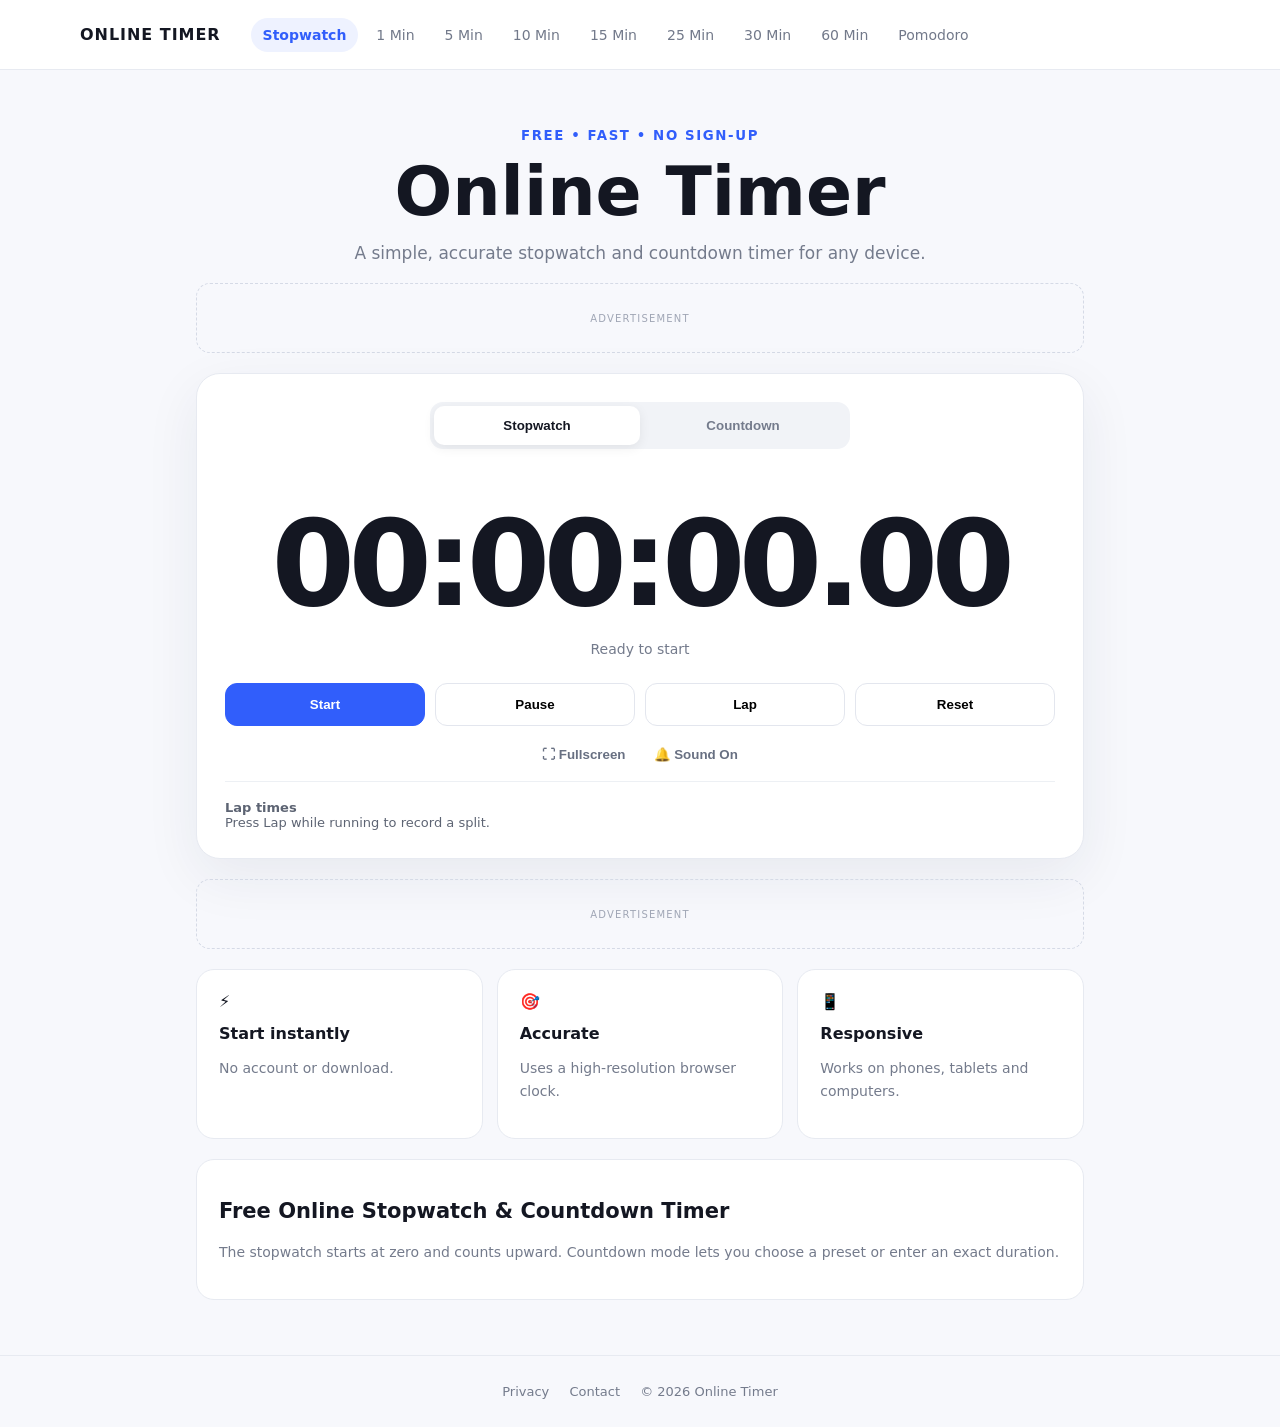
==== index.html @ db13fb1a "Add files via upload" ====
<!doctype html><html lang="en"><head><meta charset="utf-8"><meta name="viewport" content="width=device-width,initial-scale=1"><meta name="description" content="Free online stopwatch and countdown timer."><link rel="stylesheet" href="/style.css"><link rel="canonical" href="https://2b88a914-free-timer.tmdcks1404.workers.dev/"><title>Online Timer — Free Stopwatch & Countdown</title></head><body data-mode="stopwatch" data-seconds="0"><header><a class="brand" href="/">ONLINE TIMER</a><nav><a class="active" href="/">Stopwatch</a><a href="/1-minute-timer.html">1 Min</a><a href="/5-minute-timer.html">5 Min</a><a href="/10-minute-timer.html">10 Min</a><a href="/15-minute-timer.html">15 Min</a><a href="/25-minute-timer.html">25 Min</a><a href="/30-minute-timer.html">30 Min</a><a href="/60-minute-timer.html">60 Min</a><a href="/pomodoro-timer.html">Pomodoro</a></nav></header><main><section class="hero"><small>FREE • FAST • NO SIGN-UP</small><h1>Online Timer</h1><p>A simple, accurate stopwatch and countdown timer for any device.</p></section><div class="ad">ADVERTISEMENT</div><section class="card"><div class="tabs"><button id="swTab" class="active">Stopwatch</button><button id="cdTab">Countdown</button></div><div id="display">00:00:00.00</div><div id="status">Ready to start</div><div id="settings" class="hidden"><b>Quick presets</b><div class="presets"><button data-p="60">1 min</button><button data-p="180">3 min</button><button data-p="300">5 min</button><button data-p="600">10 min</button><button data-p="900">15 min</button><button data-p="1200">20 min</button><button data-p="1500">25 min</button><button data-p="1800">30 min</button><button data-p="2700">45 min</button><button data-p="3600">60 min</button></div><b>Custom time</b><div class="inputs"><input id="h" type="number" min="0" value="0"><span>:</span><input id="m" type="number" min="0" max="59" value="5"><span>:</span><input id="s" type="number" min="0" max="59" value="0"></div></div><div class="controls"><button id="start" class="primary">Start</button><button id="pause">Pause</button><button id="lap">Lap</button><button id="reset">Reset</button></div><div class="tools"><button id="full">⛶ Fullscreen</button><button id="sound">🔔 Sound On</button></div><div id="laps"><b>Lap times</b><div id="lapList">Press Lap while running to record a split.</div></div></section><div class="ad">ADVERTISEMENT</div><section class="info"><article>⚡<h2>Start instantly</h2><p>No account or download.</p></article><article>🎯<h2>Accurate</h2><p>Uses a high-resolution browser clock.</p></article><article>📱<h2>Responsive</h2><p>Works on phones, tablets and computers.</p></article></section><section class="copy"><h2>Free Online Stopwatch & Countdown Timer</h2><p>The stopwatch starts at zero and counts upward. Countdown mode lets you choose a preset or enter an exact duration.</p></section></main><footer><a href="/privacy.html">Privacy</a> <a href="/contact.html">Contact</a> © 2026 Online Timer</footer><script src="/app.js"></script></body></html>
---- style.css ----
*{box-sizing:border-box}body{margin:0;background:#f7f8fc;color:#141722;font-family:system-ui,-apple-system,Segoe UI,sans-serif}a{text-decoration:none;color:inherit}header{height:70px;background:#fff;border-bottom:1px solid #e7eaf1;display:flex;align-items:center;gap:30px;padding:0 max(16px,calc((100% - 1120px)/2));position:sticky;top:0;z-index:5}.brand{font-weight:900;letter-spacing:.06em;white-space:nowrap}nav{display:flex;gap:6px;overflow:auto}nav a{padding:9px 12px;border-radius:99px;color:#72798a;font-size:14px;white-space:nowrap}nav a.active,nav a:hover{background:#eef2ff;color:#315efb;font-weight:700}main{max-width:920px;margin:auto;padding:55px 16px}.hero{text-align:center}.hero small{color:#315efb;font-weight:800;letter-spacing:.12em}.hero h1{font-size:clamp(42px,8vw,68px);line-height:1;margin:14px 0}.hero p{color:#747b8c;font-size:17px}.ad{height:70px;border:1px dashed #d5dae6;border-radius:14px;display:flex;align-items:center;justify-content:center;color:#a0a6b5;font-size:10px;letter-spacing:.12em;margin:20px 0}.card{background:#fff;border:1px solid #e7eaf1;border-radius:24px;padding:28px;box-shadow:0 18px 55px #1a264812}.tabs{display:grid;grid-template-columns:1fr 1fr;background:#f1f3f7;padding:4px;border-radius:13px;max-width:420px;margin:auto}.tabs button{border:0;background:none;padding:12px;border-radius:10px;font-weight:800;color:#747b8c}.tabs button.active{background:#fff;color:#141722;box-shadow:0 3px 12px #00000012}.tabs button{cursor:pointer}#display{text-align:center;font-size:clamp(48px,12vw,120px);font-weight:800;letter-spacing:-.055em;font-variant-numeric:tabular-nums;margin:45px 0 8px;white-space:nowrap}#status{text-align:center;color:#747b8c;font-size:14px;margin-bottom:26px}.controls{display:grid;grid-template-columns:repeat(4,1fr);gap:10px}.controls button,.presets button{border:1px solid #e3e6ee;background:#fff;border-radius:12px;padding:13px;font-weight:750;cursor:pointer}.controls .primary{background:#315efb;color:#fff;border-color:#315efb}.tools{text-align:center;margin:18px}.tools button{border:0;background:none;color:#687082;margin:0 8px;cursor:pointer;font-weight:650}.presets{display:flex;gap:8px;flex-wrap:wrap;margin:10px 0 18px}.inputs{display:flex;align-items:center;gap:7px;margin-top:8px}.inputs input{width:100%;padding:12px;border:1px solid #e1e5ed;border-radius:10px;font-size:16px;font-weight:700}.hidden{display:none!important}#laps{border-top:1px solid #edf0f4;padding-top:18px;color:#5d6473;font-size:13px}.lap{display:grid;grid-template-columns:60px 1fr 1fr;padding:9px 0;border-bottom:1px solid #f0f1f4}.info{display:grid;grid-template-columns:repeat(3,1fr);gap:14px;margin:20px 0}.info article,.copy{background:#fff;border:1px solid #e7eaf1;border-radius:18px;padding:22px}.info h2{font-size:16px}.info p,.copy p{color:#747b8c;line-height:1.6;font-size:14px}.copy h2{font-size:21px}footer{text-align:center;border-top:1px solid #e7eaf1;padding:28px;color:#747b8c;font-size:13px}footer a{margin-right:16px}body.fs{background:#0d1020}body.fs header,body.fs .hero,body.fs .ad,body.fs .info,body.fs .copy,body.fs footer{display:none}body.fs main{max-width:none;padding:0;height:100vh;display:flex;align-items:center}.fs .card{width:100%;height:100vh;border:0;border-radius:0;display:flex;flex-direction:column;justify-content:center}.fs #display{font-size:clamp(70px,18vw,220px)}@media(max-width:700px){header{height:62px;padding:0 12px;gap:14px}.brand{font-size:14px}nav a{font-size:12px;padding:8px 9px}main{padding:35px 12px}.card{padding:18px 13px}.controls{grid-template-columns:1fr 1fr}.info{grid-template-columns:1fr}.ad{height:58px}#display{font-size:clamp(42px,14vw,82px)}}
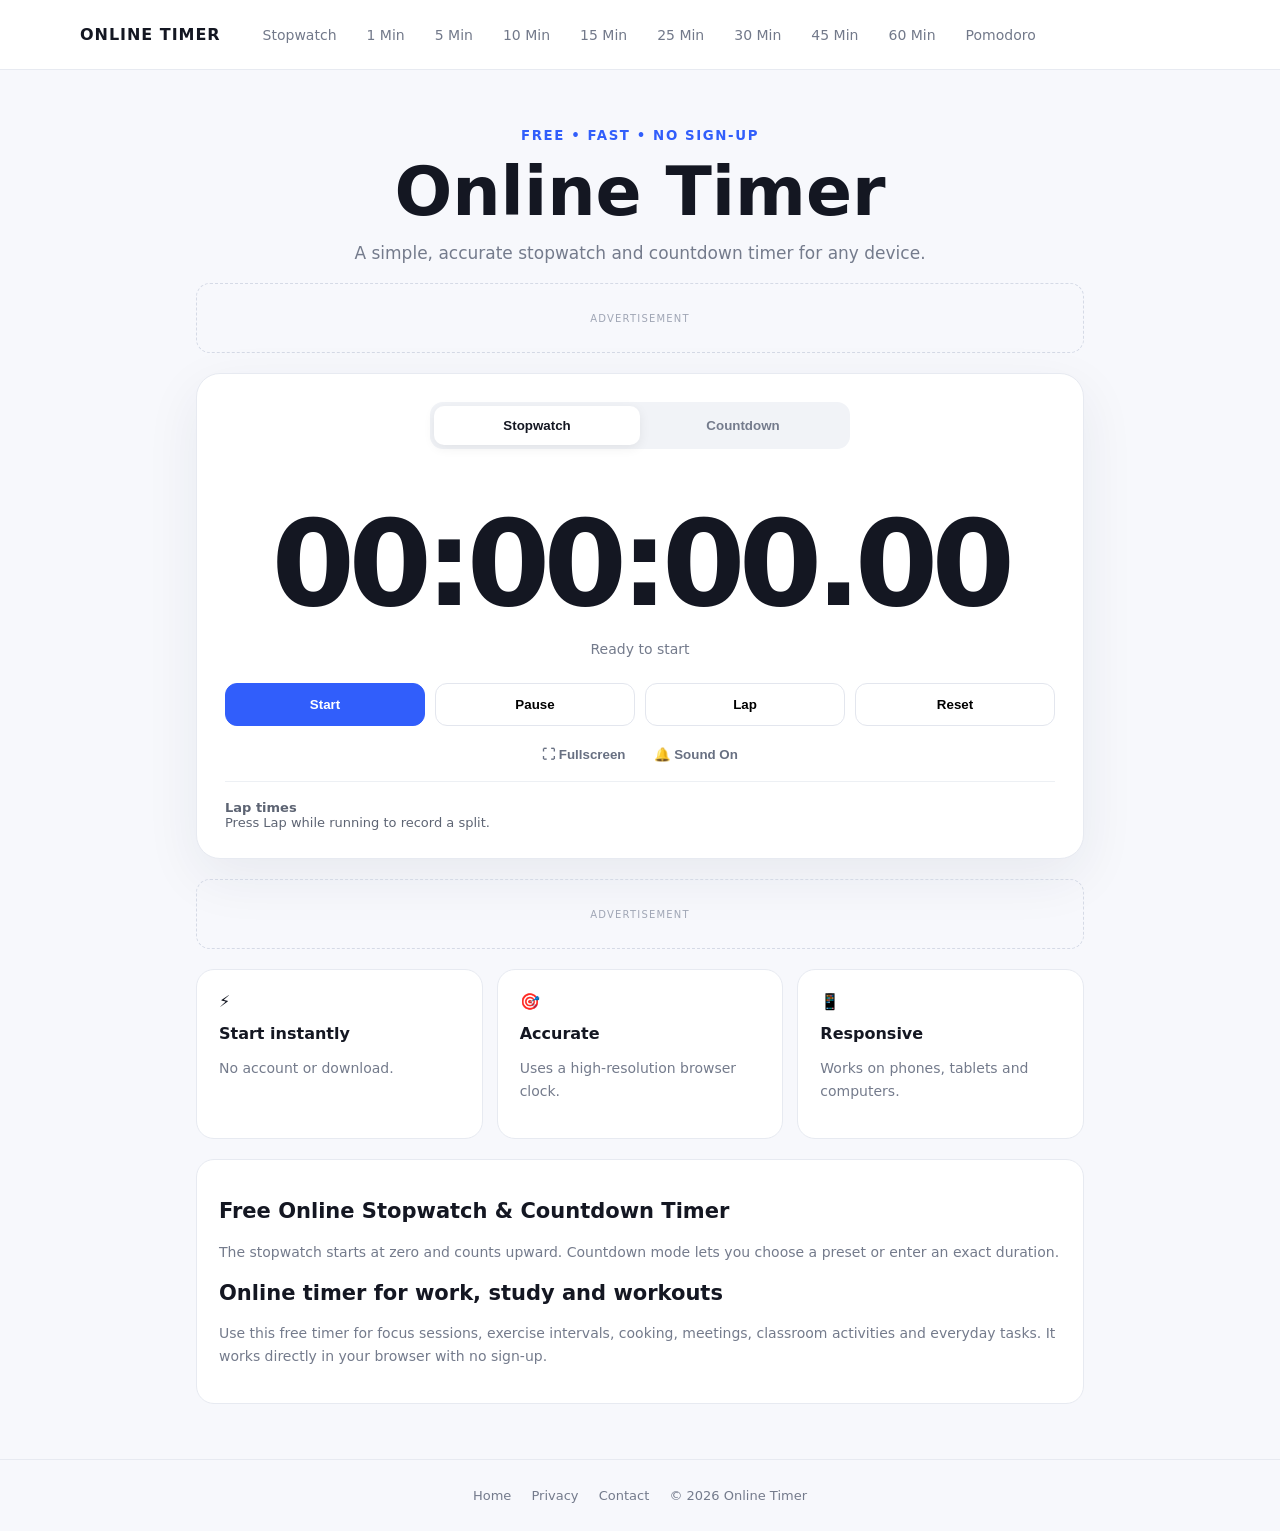
==== commit 9c552e3f: "Add files via upload" ====
--- a/index.html
+++ b/index.html
@@ -1 +1 @@
-<!doctype html><html lang="en"><head><meta charset="utf-8"><meta name="viewport" content="width=device-width,initial-scale=1"><meta name="description" content="Free online stopwatch and countdown timer."><link rel="stylesheet" href="/style.css"><link rel="canonical" href="https://2b88a914-free-timer.tmdcks1404.workers.dev/"><title>Online Timer — Free Stopwatch & Countdown</title></head><body data-mode="stopwatch" data-seconds="0"><header><a class="brand" href="/">ONLINE TIMER</a><nav><a class="active" href="/">Stopwatch</a><a href="/1-minute-timer.html">1 Min</a><a href="/5-minute-timer.html">5 Min</a><a href="/10-minute-timer.html">10 Min</a><a href="/15-minute-timer.html">15 Min</a><a href="/25-minute-timer.html">25 Min</a><a href="/30-minute-timer.html">30 Min</a><a href="/60-minute-timer.html">60 Min</a><a href="/pomodoro-timer.html">Pomodoro</a></nav></header><main><section class="hero"><small>FREE • FAST • NO SIGN-UP</small><h1>Online Timer</h1><p>A simple, accurate stopwatch and countdown timer for any device.</p></section><div class="ad">ADVERTISEMENT</div><section class="card"><div class="tabs"><button id="swTab" class="active">Stopwatch</button><button id="cdTab">Countdown</button></div><div id="display">00:00:00.00</div><div id="status">Ready to start</div><div id="settings" class="hidden"><b>Quick presets</b><div class="presets"><button data-p="60">1 min</button><button data-p="180">3 min</button><button data-p="300">5 min</button><button data-p="600">10 min</button><button data-p="900">15 min</button><button data-p="1200">20 min</button><button data-p="1500">25 min</button><button data-p="1800">30 min</button><button data-p="2700">45 min</button><button data-p="3600">60 min</button></div><b>Custom time</b><div class="inputs"><input id="h" type="number" min="0" value="0"><span>:</span><input id="m" type="number" min="0" max="59" value="5"><span>:</span><input id="s" type="number" min="0" max="59" value="0"></div></div><div class="controls"><button id="start" class="primary">Start</button><button id="pause">Pause</button><button id="lap">Lap</button><button id="reset">Reset</button></div><div class="tools"><button id="full">⛶ Fullscreen</button><button id="sound">🔔 Sound On</button></div><div id="laps"><b>Lap times</b><div id="lapList">Press Lap while running to record a split.</div></div></section><div class="ad">ADVERTISEMENT</div><section class="info"><article>⚡<h2>Start instantly</h2><p>No account or download.</p></article><article>🎯<h2>Accurate</h2><p>Uses a high-resolution browser clock.</p></article><article>📱<h2>Responsive</h2><p>Works on phones, tablets and computers.</p></article></section><section class="copy"><h2>Free Online Stopwatch & Countdown Timer</h2><p>The stopwatch starts at zero and counts upward. Countdown mode lets you choose a preset or enter an exact duration.</p></section></main><footer><a href="/privacy.html">Privacy</a> <a href="/contact.html">Contact</a> © 2026 Online Timer</footer><script src="/app.js"></script></body></html>+<!doctype html><html lang="en"><head><meta charset="utf-8"><meta name="viewport" content="width=device-width,initial-scale=1"><meta name="description" content="Free online stopwatch and countdown timer. Start at zero, count up, or set a precise countdown with no sign-up."><meta name="robots" content="index,follow,max-image-preview:large"><link rel="canonical" href="https://freetimer.tmdcks1404.workers.dev/"><meta property="og:type" content="website"><meta property="og:title" content="Online Timer — Free Stopwatch & Countdown"><meta property="og:description" content="Free online stopwatch and countdown timer. Start at zero, count up, or set a precise countdown with no sign-up."><meta property="og:url" content="https://freetimer.tmdcks1404.workers.dev/"><meta name="twitter:card" content="summary"><link rel="manifest" href="/manifest.webmanifest"><link rel="stylesheet" href="/style.css"><title>Online Timer — Free Stopwatch & Countdown</title></head><body data-mode="stopwatch" data-seconds="0"><header><a class="brand" href="/">ONLINE TIMER</a><nav><a href="/">Stopwatch</a><a href="/1-minute-timer.html">1 Min</a><a href="/5-minute-timer.html">5 Min</a><a href="/10-minute-timer.html">10 Min</a><a href="/15-minute-timer.html">15 Min</a><a href="/25-minute-timer.html">25 Min</a><a href="/30-minute-timer.html">30 Min</a><a href="/45-minute-timer.html">45 Min</a><a href="/60-minute-timer.html">60 Min</a><a href="/pomodoro-timer.html">Pomodoro</a></nav></header><main><section class="hero"><small>FREE • FAST • NO SIGN-UP</small><h1>Online Timer</h1><p>A simple, accurate stopwatch and countdown timer for any device.</p></section><div class="ad">ADVERTISEMENT</div><section class="card"><div class="tabs"><button id="swTab" class="active">Stopwatch</button><button id="cdTab">Countdown</button></div><div id="display">00:00:00.00</div><div id="status">Ready to start</div><div id="settings" class="hidden"><b>Quick presets</b><div class="presets"><button data-p="60">1 min</button><button data-p="180">3 min</button><button data-p="300">5 min</button><button data-p="600">10 min</button><button data-p="900">15 min</button><button data-p="1200">20 min</button><button data-p="1500">25 min</button><button data-p="1800">30 min</button><button data-p="2700">45 min</button><button data-p="3600">60 min</button></div><b>Custom time</b><div class="inputs"><input id="h" type="number" min="0" value="0"><span>:</span><input id="m" type="number" min="0" max="59" value="5"><span>:</span><input id="s" type="number" min="0" max="59" value="0"></div></div><div class="controls"><button id="start" class="primary">Start</button><button id="pause">Pause</button><button id="lap">Lap</button><button id="reset">Reset</button></div><div class="tools"><button id="full">⛶ Fullscreen</button><button id="sound">🔔 Sound On</button></div><div id="laps"><b>Lap times</b><div id="lapList">Press Lap while running to record a split.</div></div></section><div class="ad">ADVERTISEMENT</div><section class="info"><article>⚡<h2>Start instantly</h2><p>No account or download.</p></article><article>🎯<h2>Accurate</h2><p>Uses a high-resolution browser clock.</p></article><article>📱<h2>Responsive</h2><p>Works on phones, tablets and computers.</p></article></section><section class="copy"><h2>Free Online Stopwatch & Countdown Timer</h2><p>The stopwatch starts at zero and counts upward. Countdown mode lets you choose a preset or enter an exact duration.</p><h2>Online timer for work, study and workouts</h2><p>Use this free timer for focus sessions, exercise intervals, cooking, meetings, classroom activities and everyday tasks. It works directly in your browser with no sign-up.</p></section></main><footer><a href="/">Home</a> <a href="/privacy.html">Privacy</a> <a href="/contact.html">Contact</a> © 2026 Online Timer</footer><script src="/app.js"></script></body></html>
